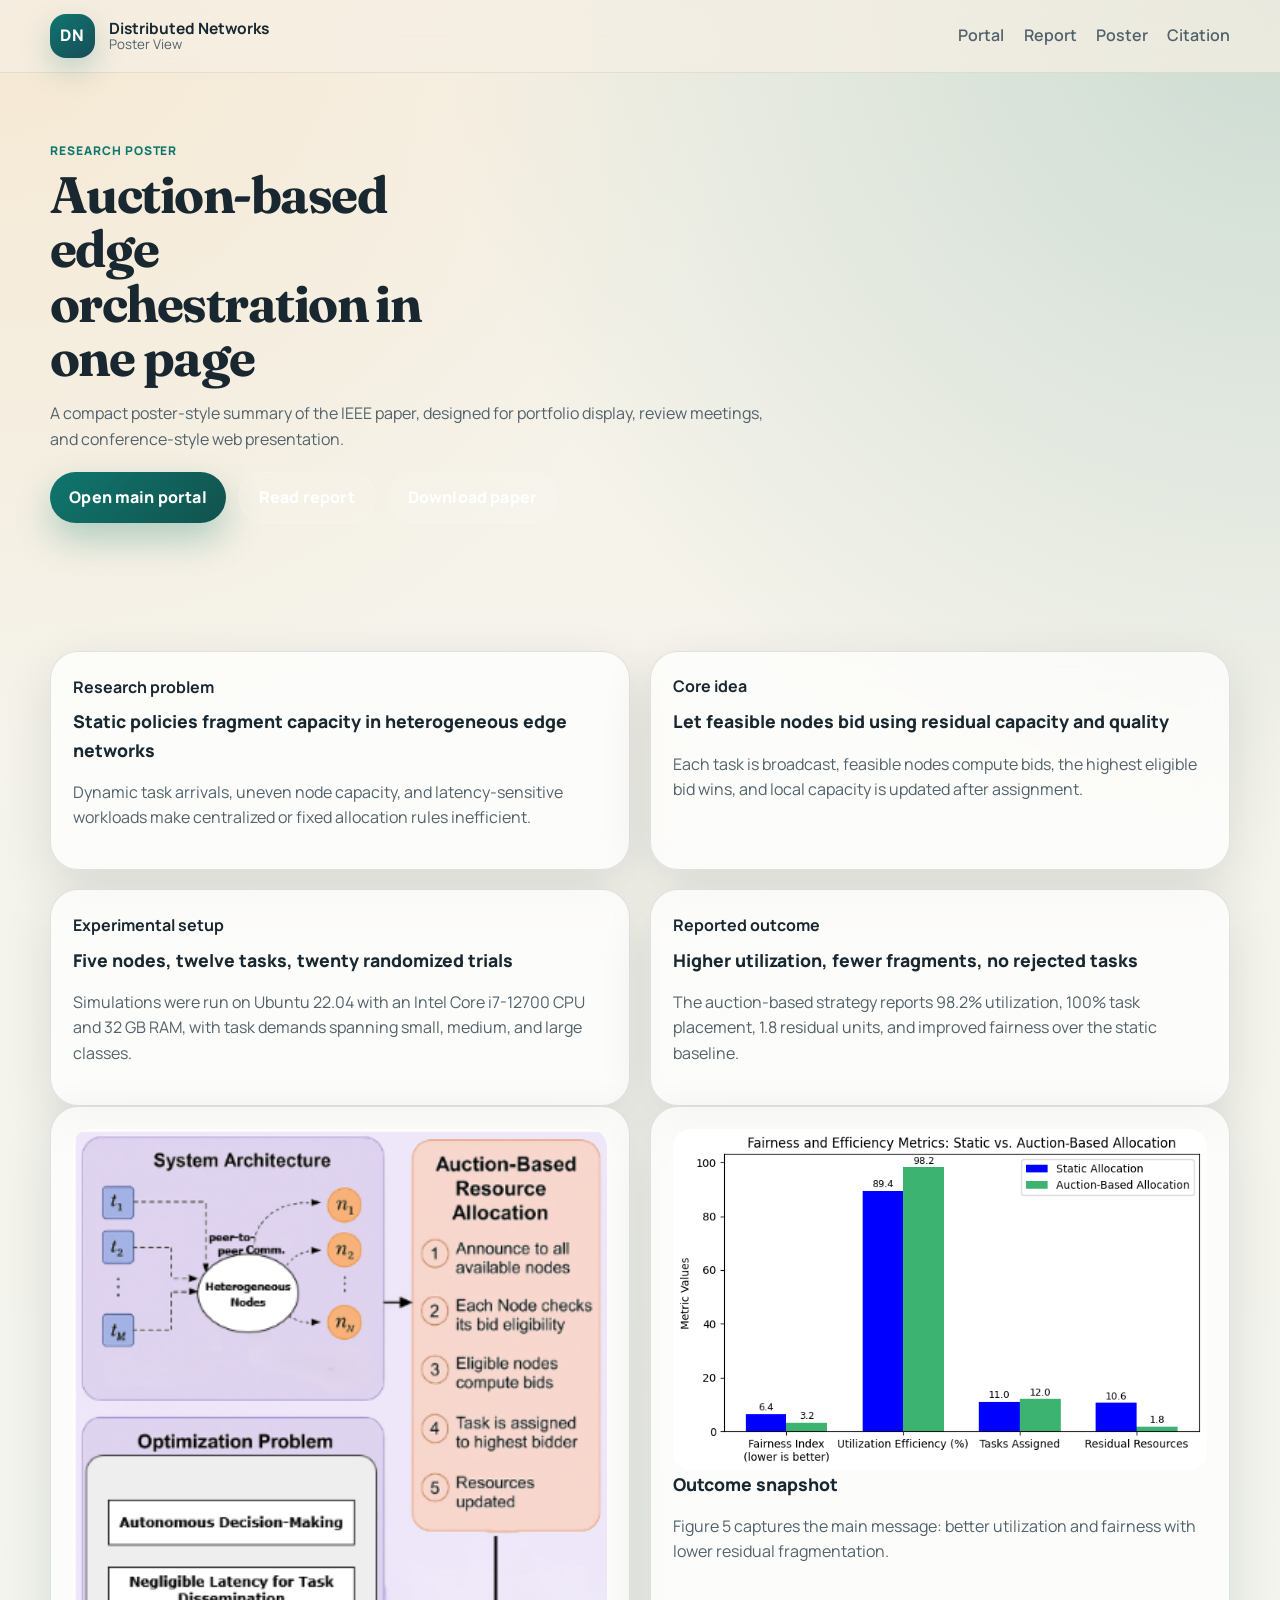
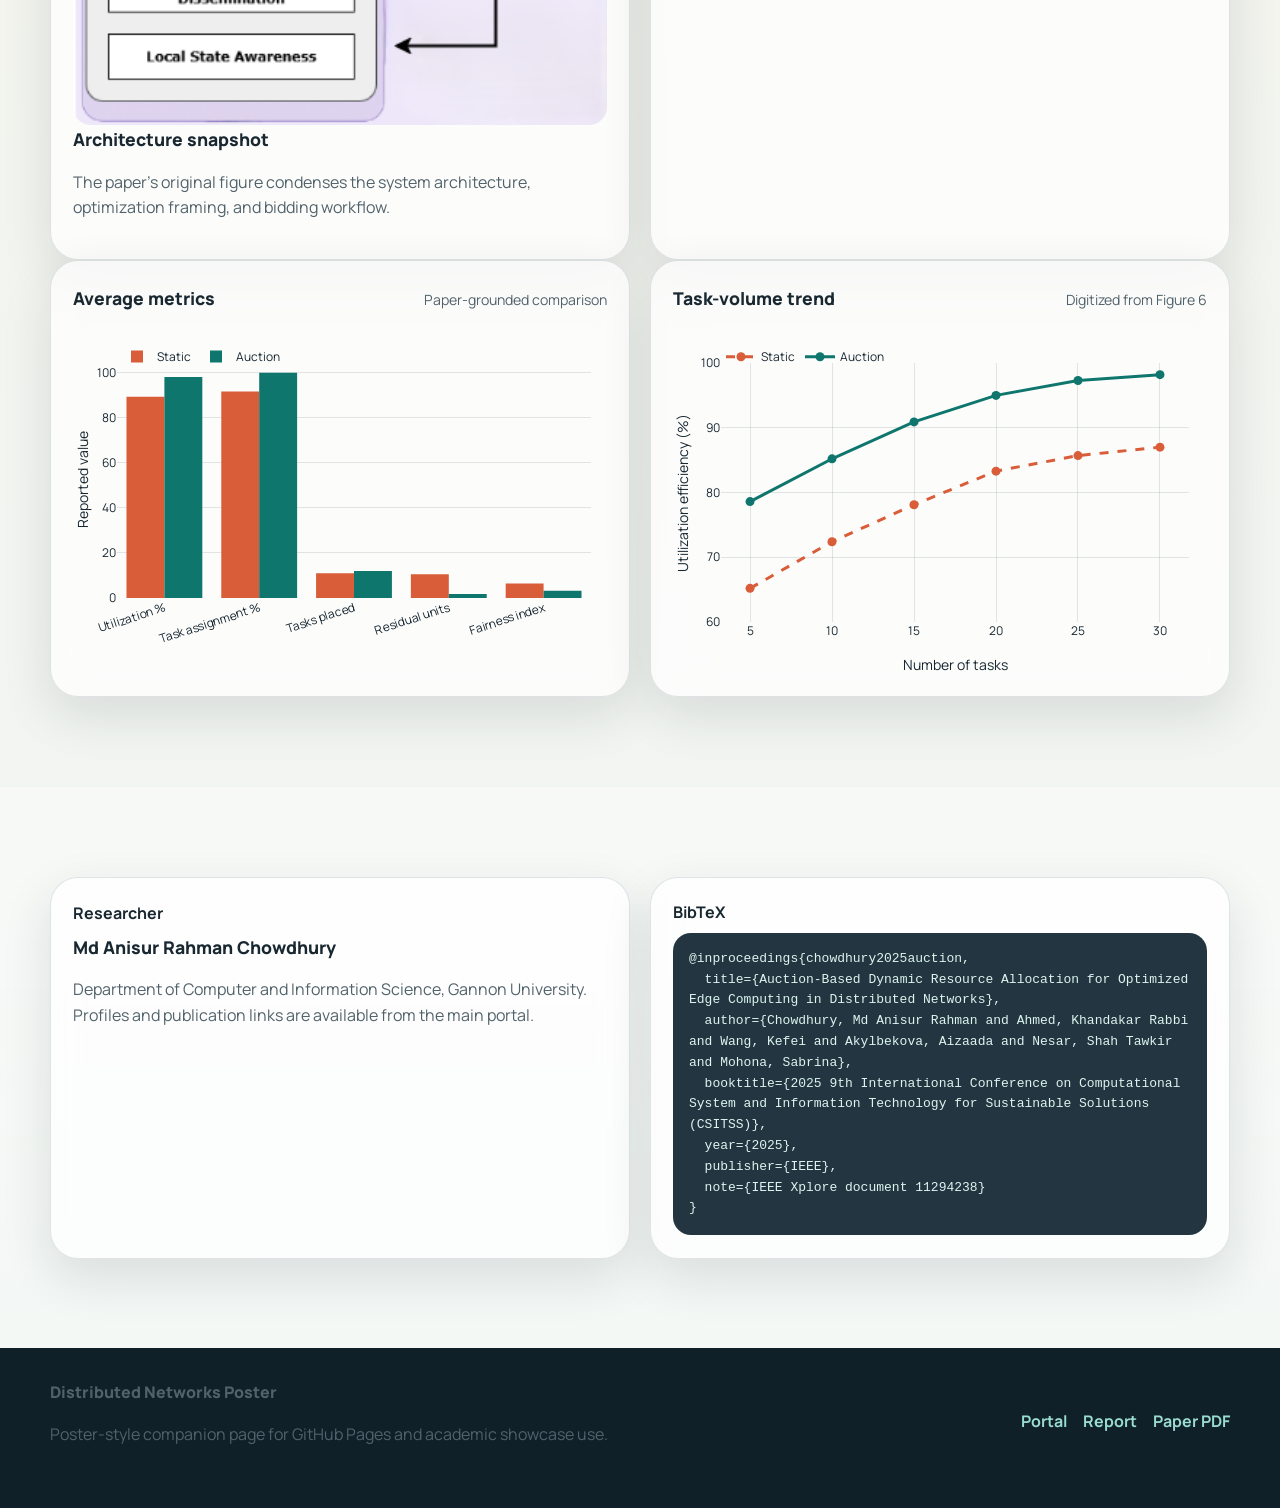
==== docs/poster.html @ e7e02847 "Rebuild research portal and documentation" ====
<!DOCTYPE html>
<html lang="en">
<head>
  <meta charset="UTF-8">
  <meta name="viewport" content="width=device-width, initial-scale=1.0">
  <title>Distributed Networks | Poster View</title>
  <meta name="description" content="Poster-style overview for the auction-based edge computing paper.">
  <link rel="preconnect" href="https://fonts.googleapis.com">
  <link rel="preconnect" href="https://fonts.gstatic.com" crossorigin>
  <link href="https://fonts.googleapis.com/css2?family=Fraunces:opsz,wght@9..144,600;9..144,700&family=Manrope:wght@400;500;600;700;800&display=swap" rel="stylesheet">
  <link rel="stylesheet" href="styles.css">
  <script src="https://cdn.plot.ly/plotly-2.35.2.min.js" defer></script>
  <script src="script.js" defer></script>
</head>
<body class="poster-page">
  <div class="scroll-progress" id="scrollProgress"></div>

  <nav class="site-nav" id="siteNav">
    <div class="nav-shell">
      <a class="brand" href="index.html">
        <span class="brand-mark">DN</span>
        <span class="brand-copy">
          <strong>Distributed Networks</strong>
          <small>Poster View</small>
        </span>
      </a>
      <button class="nav-toggle" type="button" aria-label="Toggle navigation" onclick="toggleNav()">
        <span></span>
        <span></span>
        <span></span>
      </button>
      <ul class="nav-links" id="navLinks">
        <li><a href="index.html">Portal</a></li>
        <li><a href="report.html">Report</a></li>
        <li><a href="#poster">Poster</a></li>
        <li><a href="#citation">Citation</a></li>
      </ul>
    </div>
  </nav>

  <main id="poster">
    <section class="poster-hero">
      <div class="container">
        <p class="section-kicker" data-reveal>Research Poster</p>
        <h1 class="poster-title" data-reveal>Auction-based edge orchestration in one page</h1>
        <p class="poster-subtitle" data-reveal>
          A compact poster-style summary of the IEEE paper, designed for portfolio display, review meetings, and conference-style web presentation.
        </p>

        <div class="page-links" data-reveal>
          <a class="btn btn-primary" href="index.html">Open main portal</a>
          <a class="btn btn-secondary" href="report.html">Read report</a>
          <a class="btn btn-secondary" href="assets/papers/distributed-networks-ieee-paper.pdf">Download paper</a>
        </div>
      </div>
    </section>

    <section class="section">
      <div class="container">
        <div class="poster-grid">
          <article class="poster-panel" data-reveal>
            <strong>Research problem</strong>
            <h3>Static policies fragment capacity in heterogeneous edge networks</h3>
            <p>
              Dynamic task arrivals, uneven node capacity, and latency-sensitive workloads make centralized or fixed allocation rules inefficient.
            </p>
          </article>

          <article class="poster-panel" data-reveal>
            <strong>Core idea</strong>
            <h3>Let feasible nodes bid using residual capacity and quality</h3>
            <p>
              Each task is broadcast, feasible nodes compute bids, the highest eligible bid wins, and local capacity is updated after assignment.
            </p>
          </article>

          <article class="poster-panel" data-reveal>
            <strong>Experimental setup</strong>
            <h3>Five nodes, twelve tasks, twenty randomized trials</h3>
            <p>
              Simulations were run on Ubuntu 22.04 with an Intel Core i7-12700 CPU and 32 GB RAM, with task demands spanning small, medium, and large classes.
            </p>
          </article>

          <article class="poster-panel" data-reveal>
            <strong>Reported outcome</strong>
            <h3>Higher utilization, fewer fragments, no rejected tasks</h3>
            <p>
              The auction-based strategy reports 98.2% utilization, 100% task placement, 1.8 residual units, and improved fairness over the static baseline.
            </p>
          </article>
        </div>

        <div class="poster-grid">
          <article class="poster-panel" data-reveal>
            <img src="assets/images/framework-architecture-paper.png" alt="Paper architecture figure">
            <h3>Architecture snapshot</h3>
            <p>The paper’s original figure condenses the system architecture, optimization framing, and bidding workflow.</p>
          </article>

          <article class="poster-panel" data-reveal>
            <img src="assets/images/fairness-efficiency-paper.png" alt="Fairness and efficiency metrics figure">
            <h3>Outcome snapshot</h3>
            <p>Figure 5 captures the main message: better utilization and fairness with lower residual fragmentation.</p>
          </article>
        </div>

        <div class="poster-grid">
          <article class="poster-panel" data-reveal>
            <div class="plot-heading">
              <h3>Average metrics</h3>
              <span>Paper-grounded comparison</span>
            </div>
            <div id="performanceBarPlot" class="plot-surface"></div>
          </article>

          <article class="poster-panel" data-reveal>
            <div class="plot-heading">
              <h3>Task-volume trend</h3>
              <span>Digitized from Figure 6</span>
            </div>
            <div id="efficiencyTrendPlot" class="plot-surface"></div>
          </article>
        </div>
      </div>
    </section>

    <section class="section section-alt" id="citation">
      <div class="container">
        <div class="poster-grid">
          <article class="poster-panel" data-reveal>
            <strong>Researcher</strong>
            <h3>Md Anisur Rahman Chowdhury</h3>
            <p>
              Department of Computer and Information Science, Gannon University. Profiles and publication links are available from the main portal.
            </p>
          </article>

          <article class="poster-panel" data-reveal>
            <strong>BibTeX</strong>
            <pre class="citation-block" id="citationBlock">Loading citation.</pre>
          </article>
        </div>
      </div>
    </section>
  </main>

  <footer class="site-footer">
    <div class="container footer-grid">
      <div>
        <p class="footer-title">Distributed Networks Poster</p>
        <p>Poster-style companion page for GitHub Pages and academic showcase use.</p>
      </div>
      <div class="footer-links">
        <a href="index.html">Portal</a>
        <a href="report.html">Report</a>
        <a href="assets/papers/distributed-networks-ieee-paper.pdf">Paper PDF</a>
      </div>
    </div>
  </footer>
</body>
</html>
---- docs/styles.css ----
:root {
  --bg: #f5efe4;
  --bg-soft: #fbf8f1;
  --bg-dark: #102430;
  --surface: rgba(255, 255, 255, 0.72);
  --surface-strong: rgba(255, 255, 255, 0.92);
  --surface-dark: rgba(10, 25, 35, 0.78);
  --stroke: rgba(16, 36, 48, 0.12);
  --stroke-strong: rgba(16, 36, 48, 0.22);
  --text: #182730;
  --text-soft: #52626b;
  --text-invert: #eef7fb;
  --accent: #0f766e;
  --accent-2: #d97706;
  --accent-3: #d95d39;
  --shadow: 0 18px 50px rgba(24, 39, 48, 0.12);
  --radius-lg: 28px;
  --radius-md: 20px;
  --radius-sm: 14px;
  --container: 1180px;
}

* {
  box-sizing: border-box;
}

html {
  scroll-behavior: smooth;
}

body {
  margin: 0;
  font-family: "Manrope", sans-serif;
  color: var(--text);
  background:
    radial-gradient(circle at top left, rgba(15, 118, 110, 0.12), transparent 28%),
    radial-gradient(circle at top right, rgba(217, 119, 6, 0.12), transparent 25%),
    linear-gradient(180deg, #f5efe4 0%, #f7f4ee 48%, #f2f7f6 100%);
  line-height: 1.6;
}

img {
  display: block;
  max-width: 100%;
}

a {
  color: inherit;
  text-decoration: none;
}

button,
select {
  font: inherit;
}

pre {
  margin: 0;
}

.container {
  width: min(var(--container), calc(100vw - 2rem));
  margin: 0 auto;
}

.scroll-progress {
  position: fixed;
  inset: 0 auto auto 0;
  width: 0;
  height: 4px;
  background: linear-gradient(90deg, var(--accent), var(--accent-2));
  z-index: 1000;
}

.site-nav {
  position: sticky;
  top: 0;
  z-index: 999;
  backdrop-filter: blur(18px);
  background: rgba(245, 239, 228, 0.72);
  border-bottom: 1px solid rgba(16, 36, 48, 0.08);
}

.nav-shell {
  width: min(var(--container), calc(100vw - 2rem));
  margin: 0 auto;
  padding: 0.85rem 0;
  display: flex;
  align-items: center;
  justify-content: space-between;
  gap: 1rem;
}

.brand {
  display: inline-flex;
  align-items: center;
  gap: 0.9rem;
}

.brand-mark {
  width: 2.8rem;
  height: 2.8rem;
  border-radius: 16px;
  display: grid;
  place-items: center;
  background: linear-gradient(145deg, var(--accent), #184d58);
  color: white;
  font-weight: 800;
  letter-spacing: 0.08em;
  box-shadow: 0 12px 30px rgba(15, 118, 110, 0.24);
}

.brand-copy {
  display: flex;
  flex-direction: column;
  line-height: 1.1;
}

.brand-copy strong {
  font-size: 0.97rem;
}

.brand-copy small {
  color: var(--text-soft);
}

.nav-links {
  list-style: none;
  display: flex;
  align-items: center;
  gap: 1.2rem;
  margin: 0;
  padding: 0;
}

.nav-links a {
  font-weight: 600;
  color: var(--text-soft);
  transition: color 180ms ease;
}

.nav-links a:hover,
.nav-links a:focus-visible {
  color: var(--accent);
}

.nav-toggle {
  display: none;
  width: 3rem;
  height: 3rem;
  border: 1px solid var(--stroke);
  border-radius: 16px;
  background: rgba(255, 255, 255, 0.86);
  align-items: center;
  justify-content: center;
  flex-direction: column;
  gap: 0.25rem;
  cursor: pointer;
}

.nav-toggle span {
  width: 1.15rem;
  height: 2px;
  background: var(--text);
}

.hero {
  position: relative;
  overflow: hidden;
  padding: 5.8rem 0 4rem;
}

.hero-backdrop {
  position: absolute;
  inset: 0;
  background:
    linear-gradient(130deg, rgba(16, 36, 48, 0.92) 0%, rgba(13, 48, 57, 0.88) 48%, rgba(29, 74, 64, 0.82) 100%);
  clip-path: ellipse(140% 85% at 50% 0%);
}

.hero::before,
.section-dark::before {
  content: "";
  position: absolute;
  inset: 0;
  background-image:
    linear-gradient(rgba(255, 255, 255, 0.045) 1px, transparent 1px),
    linear-gradient(90deg, rgba(255, 255, 255, 0.045) 1px, transparent 1px);
  background-size: 34px 34px;
  mask-image: linear-gradient(180deg, rgba(0, 0, 0, 0.75), transparent);
  pointer-events: none;
}

.hero-grid {
  position: relative;
  display: grid;
  grid-template-columns: minmax(0, 1.45fr) minmax(320px, 0.8fr);
  gap: 2rem;
  align-items: start;
  z-index: 1;
}

.hero-copy,
.hero-panel {
  position: relative;
  color: var(--text-invert);
}

.eyebrow-row {
  display: flex;
  flex-wrap: wrap;
  gap: 0.65rem;
  margin-bottom: 1.2rem;
}

.eyebrow {
  display: inline-flex;
  align-items: center;
  gap: 0.4rem;
  padding: 0.45rem 0.8rem;
  border-radius: 999px;
  font-size: 0.78rem;
  font-weight: 700;
  letter-spacing: 0.04em;
  text-transform: uppercase;
  background: rgba(255, 255, 255, 0.08);
  color: rgba(255, 255, 255, 0.88);
}

.eyebrow.accent {
  background: rgba(243, 181, 98, 0.18);
  color: #ffe4b8;
}

.researcher-ribbon {
  max-width: 36rem;
  padding: 1rem 1.1rem;
  border-radius: var(--radius-md);
  background: rgba(255, 255, 255, 0.08);
  border: 1px solid rgba(255, 255, 255, 0.12);
  margin-bottom: 1.6rem;
}

.researcher-tag,
.section-kicker {
  display: inline-block;
  font-weight: 800;
  text-transform: uppercase;
  letter-spacing: 0.08em;
  font-size: 0.75rem;
}

.researcher-ribbon strong {
  display: block;
  margin-top: 0.35rem;
  font-size: 1.05rem;
}

.researcher-ribbon p {
  margin: 0.45rem 0 0;
  color: rgba(238, 247, 251, 0.82);
}

.hero h1,
.section-heading h2,
.page-hero h1,
.poster-title {
  margin: 0;
  font-family: "Fraunces", serif;
  line-height: 1.06;
  letter-spacing: -0.03em;
}

.hero h1 {
  max-width: 12.8ch;
  font-size: clamp(2.6rem, 6vw, 5rem);
}

.hero-summary {
  max-width: 43rem;
  margin: 1.3rem 0 0;
  font-size: 1.04rem;
  color: rgba(238, 247, 251, 0.84);
}

.hero-actions,
.profile-pills {
  display: flex;
  flex-wrap: wrap;
  gap: 0.8rem;
}

.hero-actions {
  margin-top: 1.7rem;
}

.profile-pills {
  margin-top: 1.25rem;
}

.profile-pills a {
  padding: 0.6rem 0.9rem;
  border-radius: 999px;
  border: 1px solid rgba(255, 255, 255, 0.14);
  background: rgba(255, 255, 255, 0.08);
  color: rgba(255, 255, 255, 0.92);
  font-weight: 700;
}

.btn {
  display: inline-flex;
  align-items: center;
  justify-content: center;
  gap: 0.5rem;
  min-height: 3rem;
  padding: 0.75rem 1.2rem;
  border-radius: 999px;
  font-weight: 800;
  letter-spacing: 0.01em;
  transition: transform 180ms ease, box-shadow 180ms ease, background 180ms ease;
}

.btn:hover,
.btn:focus-visible {
  transform: translateY(-1px);
}

.btn-primary {
  color: white;
  background: linear-gradient(135deg, var(--accent), #12524d);
  box-shadow: 0 16px 36px rgba(15, 118, 110, 0.3);
}

.btn-secondary {
  color: white;
  background: rgba(255, 255, 255, 0.1);
  border: 1px solid rgba(255, 255, 255, 0.16);
}

.btn-dark {
  color: white;
  background: var(--bg-dark);
}

.hero-panel {
  display: grid;
  gap: 1rem;
}

.paper-preview-card,
.metric-stack,
.card,
.callout-card,
.visual-card,
.plot-card,
.mini-card,
.figure-card,
.notice-panel,
.metric-banner,
.faq-item,
.report-figure,
.poster-panel,
.page-hero-panel {
  backdrop-filter: blur(14px);
  box-shadow: var(--shadow);
}

.paper-preview-card,
.card,
.callout-card,
.visual-card,
.plot-card,
.mini-card,
.notice-panel,
.metric-banner,
.faq-item,
.report-figure,
.poster-panel,
.page-hero-panel {
  border: 1px solid var(--stroke);
  border-radius: var(--radius-lg);
  background: var(--surface);
}

.paper-preview-card {
  padding: 1rem;
}

.paper-preview-card img {
  width: 100%;
  border-radius: calc(var(--radius-lg) - 10px);
}

.metric-stack {
  display: grid;
  grid-template-columns: repeat(2, minmax(0, 1fr));
  gap: 0.85rem;
}

.metric-tile {
  padding: 1rem;
  border-radius: var(--radius-md);
  background: rgba(255, 255, 255, 0.08);
  border: 1px solid rgba(255, 255, 255, 0.12);
}

.metric-tile span,
.metric-banner span {
  display: block;
  font-size: 0.84rem;
  font-weight: 700;
  text-transform: uppercase;
  letter-spacing: 0.06em;
  color: rgba(238, 247, 251, 0.72);
}

.metric-tile strong {
  display: block;
  margin-top: 0.3rem;
  font-size: 1.65rem;
}

.metric-tile small {
  color: rgba(238, 247, 251, 0.78);
}

.section {
  position: relative;
  padding: 5.6rem 0;
}

.section-alt {
  background: linear-gradient(180deg, rgba(255, 255, 255, 0.45), rgba(255, 255, 255, 0.22));
}

.section-dark {
  position: relative;
  overflow: hidden;
  background:
    linear-gradient(180deg, #102430 0%, #123543 50%, #0f2c37 100%);
}

.section-heading {
  max-width: 48rem;
  margin-bottom: 2rem;
}

.section-kicker {
  color: var(--accent);
  margin: 0 0 0.5rem;
}

.section-heading h2,
.page-hero h1,
.poster-title {
  font-size: clamp(2rem, 4vw, 3.5rem);
}

.section-heading p,
.card p,
.callout-card p,
.plot-note,
.notice-panel p,
.page-hero p,
.poster-panel p,
.figure-card p,
.video-layout p,
.site-footer p {
  color: var(--text-soft);
}

.section-heading.invert,
.section-dark .section-kicker,
.section-dark h2,
.section-dark .section-heading p {
  color: var(--text-invert);
}

.section-dark .section-kicker {
  color: #9adccf;
}

.card-grid,
.analytics-grid,
.figure-gallery,
.faq-grid,
.metric-stack,
.chart-row,
.experiment-grid,
.report-grid,
.poster-grid {
  display: grid;
  gap: 1.2rem;
}

.three-up {
  grid-template-columns: repeat(3, minmax(0, 1fr));
}

.four-up {
  grid-template-columns: repeat(4, minmax(0, 1fr));
}

.card,
.callout-card,
.visual-card,
.plot-card,
.mini-card,
.notice-panel,
.metric-banner,
.figure-card,
.report-figure,
.poster-panel,
.page-hero-panel {
  padding: 1.4rem;
}

.card h3,
.callout-card h3,
.visual-header h3,
.plot-heading h3,
.figure-card h3,
.poster-panel h3,
.page-hero-panel h3 {
  margin: 0 0 0.65rem;
  font-size: 1.1rem;
}

.card h3,
.callout-card h3,
.visual-header h3,
.plot-heading h3,
.figure-card h3,
.poster-panel h3,
.page-hero-panel h3,
.metric-banner strong,
.footer-title {
  font-weight: 800;
}

.accent-card {
  background:
    linear-gradient(160deg, rgba(15, 118, 110, 0.09), rgba(217, 119, 6, 0.08)),
    var(--surface);
}

.split-panel,
.framework-layout,
.video-layout,
.page-hero-grid {
  display: grid;
  gap: 1.2rem;
  align-items: start;
}

.split-panel {
  grid-template-columns: minmax(0, 1.2fr) minmax(300px, 0.8fr);
  margin-top: 1.6rem;
}

.framework-layout {
  grid-template-columns: minmax(0, 1.05fr) minmax(320px, 0.95fr);
}

.visual-header,
.plot-heading {
  display: flex;
  align-items: baseline;
  justify-content: space-between;
  gap: 0.9rem;
  margin-bottom: 0.75rem;
}

.visual-header span,
.plot-heading span {
  color: var(--text-soft);
  font-size: 0.88rem;
}

.equation-strip {
  display: flex;
  flex-wrap: wrap;
  gap: 0.65rem;
  margin-bottom: 1rem;
}

.equation-chip,
.pill-btn {
  padding: 0.6rem 0.85rem;
  border-radius: 999px;
  font-size: 0.85rem;
  font-weight: 800;
}

.equation-chip {
  background: rgba(15, 118, 110, 0.08);
  color: var(--accent);
}

.step-list,
.list-tight,
.link-stack {
  margin: 0;
  padding-left: 1.1rem;
}

.step-list li,
.list-tight li {
  margin: 0.4rem 0;
}

.mini-card {
  text-align: left;
}

.mini-card strong {
  display: block;
  margin-bottom: 0.35rem;
}

.experiment-grid {
  grid-template-columns: minmax(280px, 0.9fr) minmax(0, 1.1fr);
}

.stats-table {
  width: 100%;
  border-collapse: collapse;
}

.stats-table th,
.stats-table td {
  padding: 0.85rem 0.95rem;
  border-bottom: 1px solid rgba(16, 36, 48, 0.08);
  vertical-align: top;
}

.stats-table th {
  text-align: left;
  color: var(--text);
  font-size: 0.92rem;
}

.stats-table td {
  color: var(--text-soft);
}

.stats-table.compact th,
.stats-table.compact td {
  padding: 0.75rem 0.7rem;
  font-size: 0.94rem;
}

.table-wrap {
  overflow-x: auto;
}

.notice-panel ul {
  margin: 0;
}

.analytics-grid {
  grid-template-columns: repeat(2, minmax(0, 1fr));
}

.plot-card {
  background: rgba(255, 255, 255, 0.94);
}

.plot-card.light {
  background: rgba(255, 255, 255, 0.94);
}

.plot-surface {
  min-height: 340px;
  border-radius: calc(var(--radius-lg) - 8px);
  overflow: hidden;
}

.plot-toolbar {
  display: flex;
  flex-wrap: wrap;
  gap: 0.6rem;
  margin-bottom: 0.65rem;
}

.pill-btn {
  border: 1px solid rgba(16, 36, 48, 0.14);
  background: rgba(16, 36, 48, 0.05);
  color: var(--text);
  cursor: pointer;
}

.pill-btn.active {
  background: var(--accent);
  color: white;
  border-color: transparent;
}

.metrics-bar {
  display: grid;
  grid-template-columns: repeat(4, minmax(0, 1fr));
  gap: 0.85rem;
  margin-bottom: 1.2rem;
}

.metric-banner {
  background:
    linear-gradient(155deg, rgba(15, 118, 110, 0.08), rgba(217, 119, 6, 0.08)),
    rgba(255, 255, 255, 0.9);
}

.metric-banner span {
  color: var(--text-soft);
}

.metric-banner strong {
  display: block;
  margin-top: 0.35rem;
  font-size: 1.9rem;
}

.chart-row {
  grid-template-columns: repeat(2, minmax(0, 1fr));
}

.figure-gallery {
  grid-template-columns: repeat(2, minmax(0, 1fr));
  margin-top: 1.2rem;
}

.figure-card {
  display: grid;
  gap: 1rem;
}

.figure-card img,
.report-figure img,
.poster-panel img {
  width: 100%;
  border-radius: calc(var(--radius-lg) - 10px);
}

.field-label {
  display: block;
  margin-bottom: 0.5rem;
  font-weight: 700;
}

.select-control {
  width: 100%;
  min-height: 3rem;
  padding: 0.8rem 1rem;
  border-radius: 16px;
  border: 1px solid var(--stroke-strong);
  background: rgba(255, 255, 255, 0.9);
}

.task-explorer {
  margin-top: 1rem;
  padding: 1rem;
  border-radius: 18px;
  background: rgba(16, 36, 48, 0.05);
}

.task-explorer-grid {
  display: grid;
  grid-template-columns: repeat(2, minmax(0, 1fr));
  gap: 0.85rem;
}

.task-fact {
  padding: 0.9rem;
  border-radius: 18px;
  background: rgba(255, 255, 255, 0.75);
}

.task-fact span {
  display: block;
  color: var(--text-soft);
  font-size: 0.82rem;
  text-transform: uppercase;
  letter-spacing: 0.06em;
}

.task-fact strong {
  display: block;
  margin-top: 0.25rem;
  font-size: 1.12rem;
}

.video-layout {
  grid-template-columns: minmax(0, 1.25fr) minmax(320px, 0.75fr);
}

.video-frame {
  position: relative;
  overflow: hidden;
  border-radius: var(--radius-lg);
  box-shadow: var(--shadow);
  background: rgba(16, 36, 48, 0.18);
  min-height: 22rem;
}

.video-frame iframe {
  position: absolute;
  inset: 0;
  width: 100%;
  height: 100%;
  border: 0;
}

.link-stack {
  padding-left: 0;
  list-style: none;
}

.link-stack a {
  display: block;
  padding: 0.55rem 0;
  color: var(--accent);
  font-weight: 700;
}

.citation-block {
  padding: 1rem;
  min-height: 10rem;
  border-radius: 18px;
  background: rgba(16, 36, 48, 0.92);
  color: #dcf5ef;
  overflow-x: auto;
  white-space: pre-wrap;
}

.faq-grid {
  display: grid;
  gap: 0.85rem;
  margin-top: 1.2rem;
}

.faq-item summary {
  cursor: pointer;
  font-weight: 800;
}

.faq-item p {
  margin-bottom: 0;
}

.site-footer {
  padding: 2rem 0 2.8rem;
  background: #0f2029;
  color: rgba(238, 247, 251, 0.84);
}

.footer-grid {
  display: flex;
  align-items: center;
  justify-content: space-between;
  gap: 1rem;
}

.footer-title {
  margin: 0 0 0.3rem;
}

.footer-links {
  display: flex;
  flex-wrap: wrap;
  gap: 1rem;
}

.footer-links a {
  color: #9adccf;
  font-weight: 700;
}

.page-shell {
  min-height: 100vh;
}

.page-hero {
  position: relative;
  padding: 4.6rem 0 2.4rem;
  overflow: hidden;
}

.page-hero::before {
  content: "";
  position: absolute;
  inset: 0;
  background: linear-gradient(145deg, rgba(16, 36, 48, 0.92), rgba(18, 63, 71, 0.84));
  clip-path: ellipse(150% 88% at 50% 0%);
}

.page-hero-grid {
  position: relative;
  z-index: 1;
  grid-template-columns: minmax(0, 1.25fr) minmax(320px, 0.75fr);
}

.page-hero,
.page-hero h1,
.page-hero p,
.page-hero a,
.page-hero li {
  color: var(--text-invert);
}

.page-hero-panel {
  background: rgba(255, 255, 255, 0.08);
  border-color: rgba(255, 255, 255, 0.12);
}

.page-hero .section-kicker,
.page-hero .page-hero-panel h3 {
  color: #9adccf;
}

.page-links {
  display: flex;
  flex-wrap: wrap;
  gap: 0.8rem;
  margin-top: 1.2rem;
}

.report-grid {
  grid-template-columns: repeat(2, minmax(0, 1fr));
}

.report-figure {
  display: grid;
  gap: 0.9rem;
}

.poster-page {
  background:
    radial-gradient(circle at top left, rgba(243, 181, 98, 0.16), transparent 22%),
    radial-gradient(circle at top right, rgba(15, 118, 110, 0.18), transparent 25%),
    linear-gradient(180deg, #f6f2e8, #f0f6f4);
}

.poster-hero {
  padding: 4rem 0 2.4rem;
}

.poster-title {
  max-width: 12ch;
}

.poster-subtitle {
  max-width: 45rem;
  color: var(--text-soft);
}

.poster-grid {
  grid-template-columns: repeat(2, minmax(0, 1fr));
}

.poster-panel strong {
  display: inline-block;
  margin-bottom: 0.45rem;
}

[data-reveal] {
  opacity: 0;
  transform: translateY(18px);
  transition: opacity 500ms ease, transform 500ms ease;
}

[data-reveal].is-visible {
  opacity: 1;
  transform: translateY(0);
}

@media (max-width: 1080px) {
  .hero-grid,
  .framework-layout,
  .video-layout,
  .page-hero-grid,
  .split-panel,
  .experiment-grid,
  .chart-row {
    grid-template-columns: 1fr;
  }

  .three-up,
  .four-up,
  .analytics-grid,
  .report-grid,
  .poster-grid,
  .figure-gallery,
  .metrics-bar {
    grid-template-columns: repeat(2, minmax(0, 1fr));
  }
}

@media (max-width: 760px) {
  .nav-toggle {
    display: inline-flex;
  }

  .nav-links {
    position: absolute;
    top: calc(100% + 0.35rem);
    right: 1rem;
    left: 1rem;
    flex-direction: column;
    align-items: flex-start;
    padding: 1rem;
    border-radius: 22px;
    background: rgba(255, 255, 255, 0.94);
    border: 1px solid var(--stroke);
    box-shadow: var(--shadow);
    display: none;
  }

  .nav-links.open {
    display: flex;
  }

  .hero {
    padding-top: 4.5rem;
  }

  .hero h1 {
    max-width: none;
  }

  .metric-stack,
  .three-up,
  .four-up,
  .analytics-grid,
  .report-grid,
  .poster-grid,
  .figure-gallery,
  .metrics-bar,
  .task-explorer-grid {
    grid-template-columns: 1fr;
  }

  .footer-grid {
    flex-direction: column;
    align-items: flex-start;
  }
}
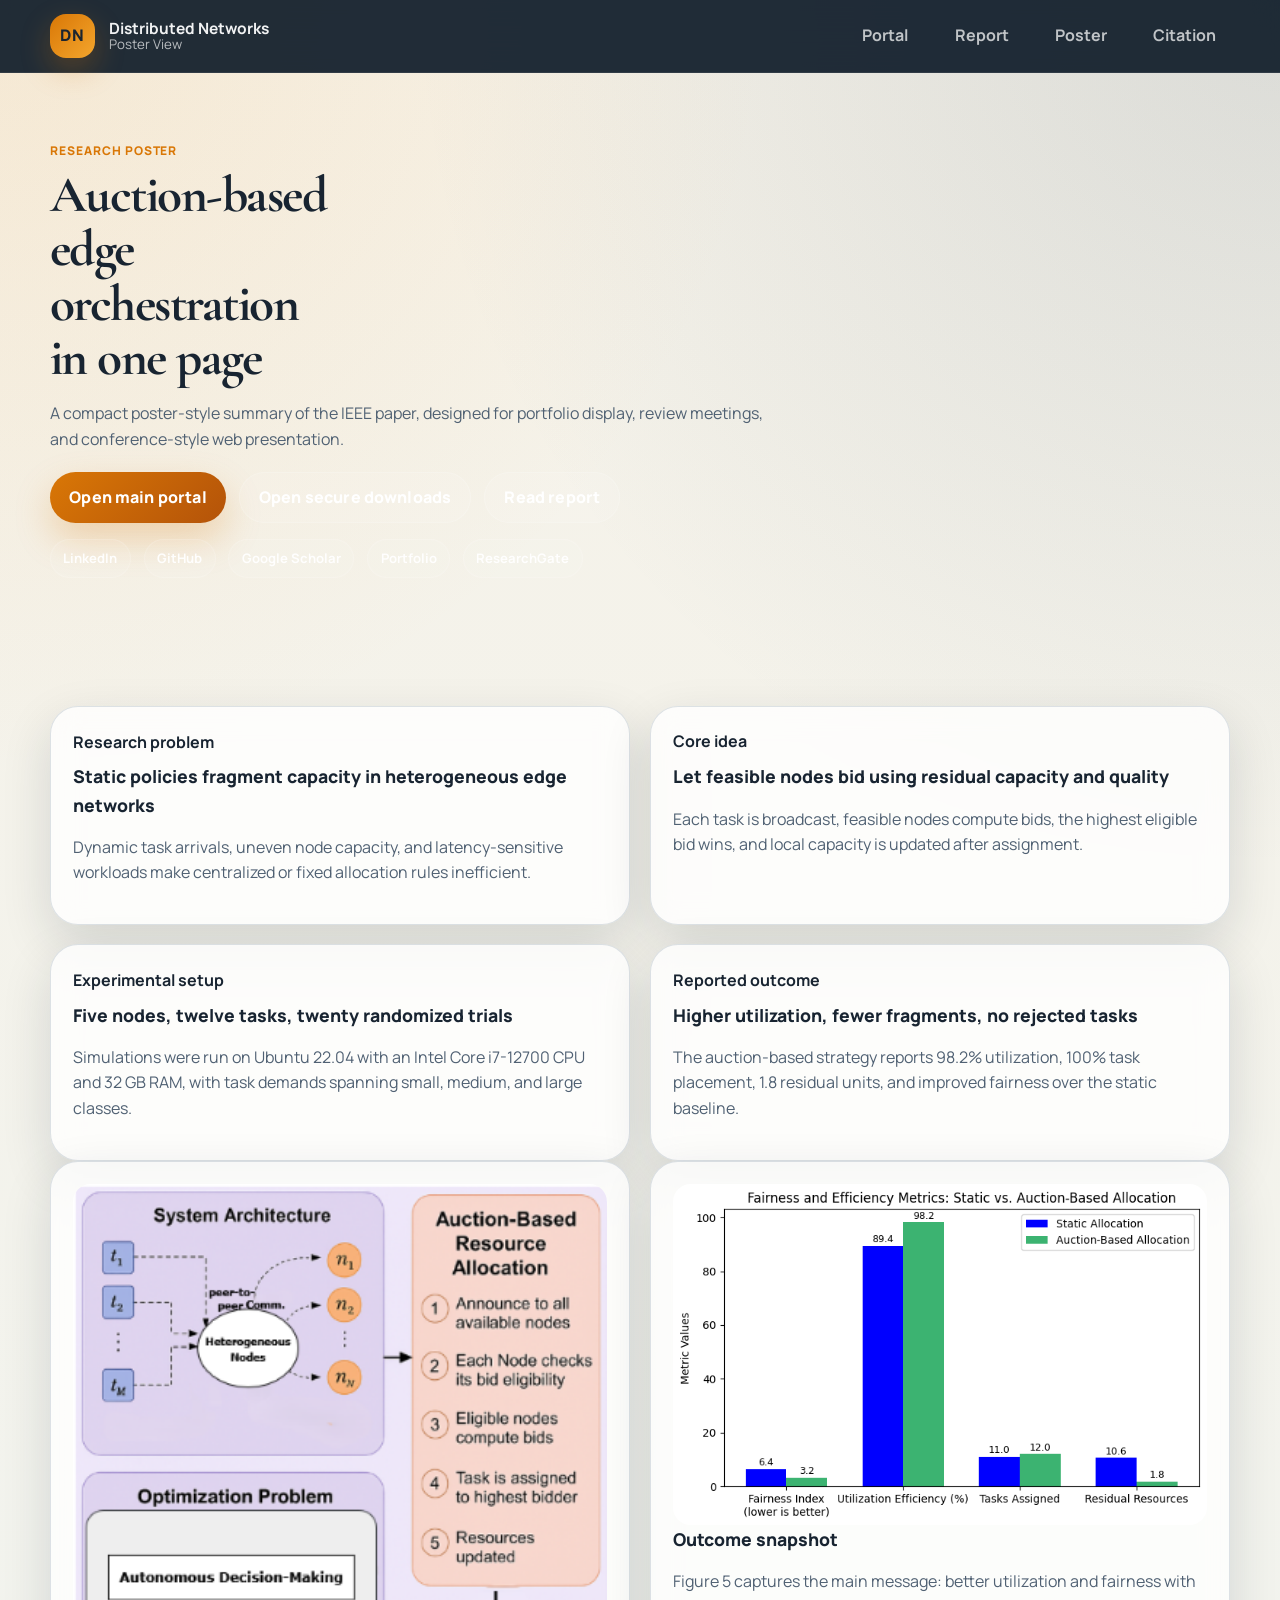
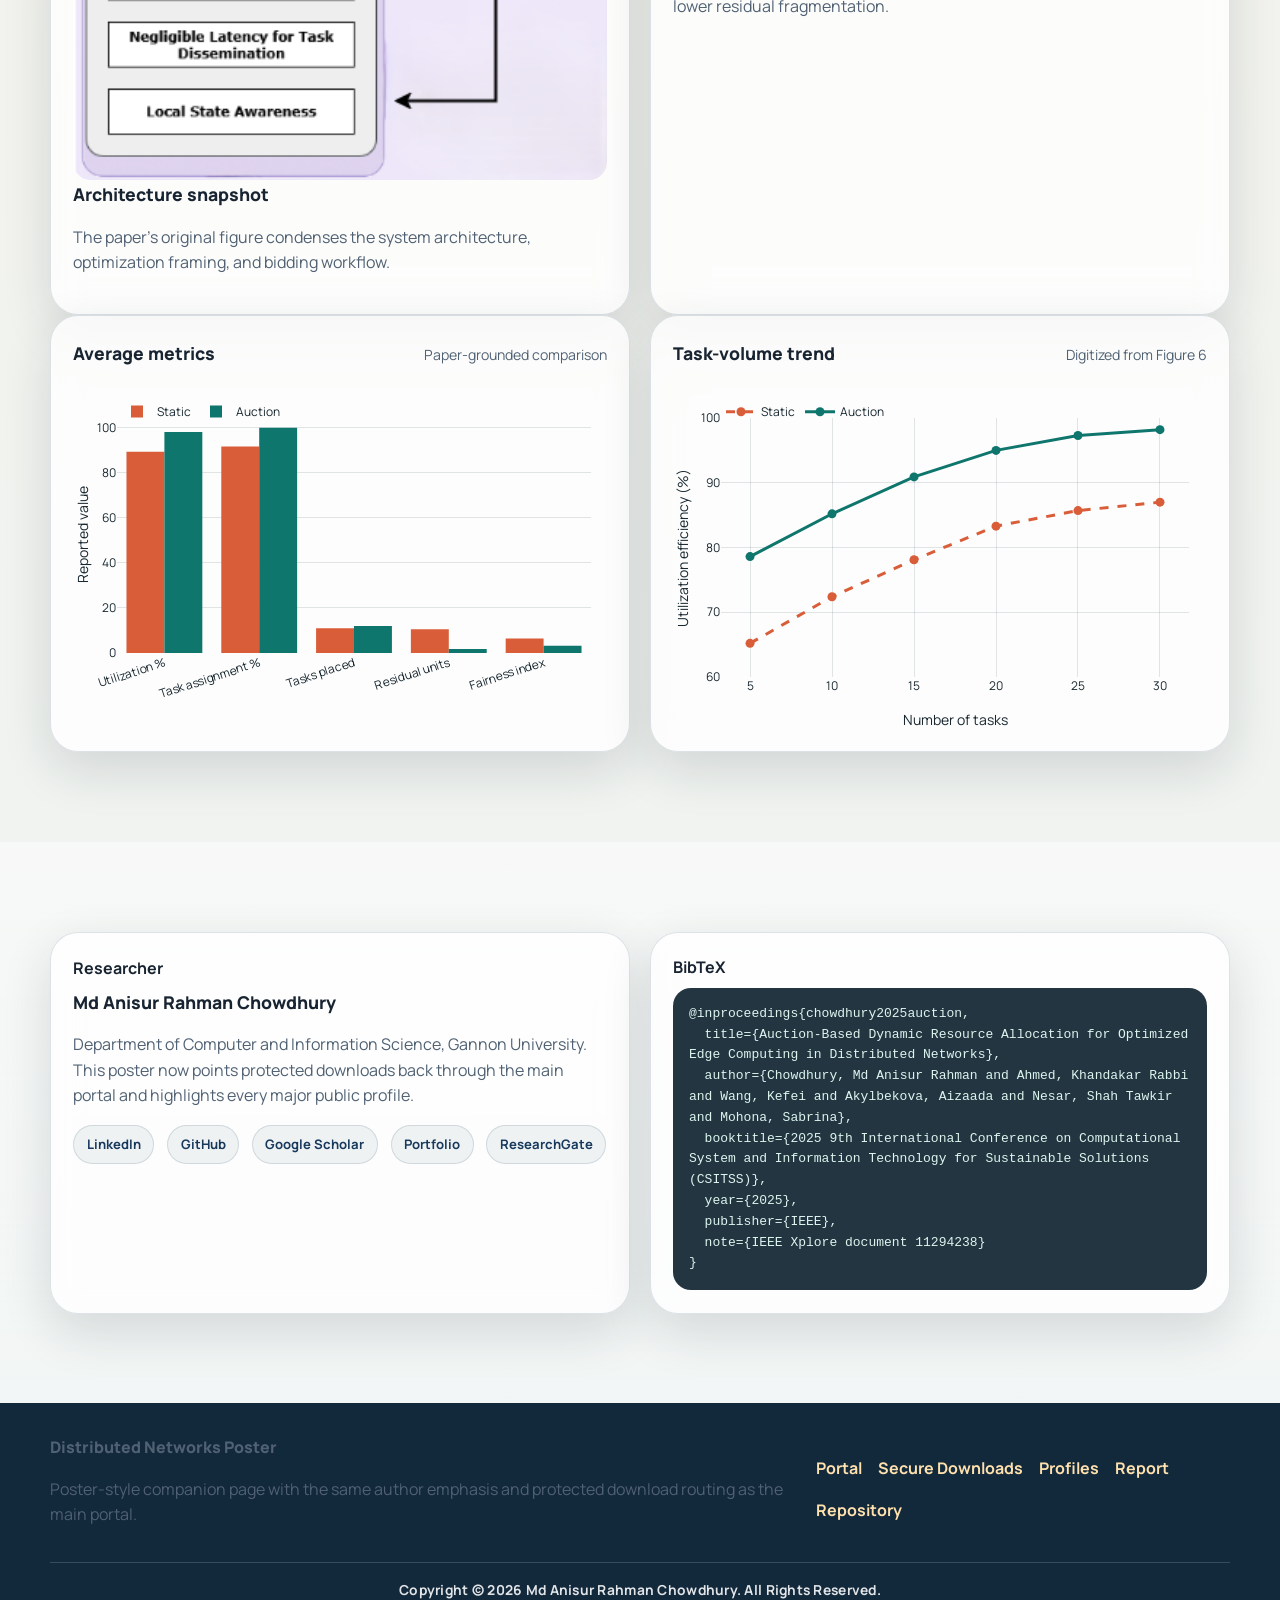
==== commit f655738f: "Secure research documents and highlight author profiles" ====
--- a/docs/poster.html
+++ b/docs/poster.html
@@ -7,7 +7,7 @@
   <meta name="description" content="Poster-style overview for the auction-based edge computing paper.">
   <link rel="preconnect" href="https://fonts.googleapis.com">
   <link rel="preconnect" href="https://fonts.gstatic.com" crossorigin>
-  <link href="https://fonts.googleapis.com/css2?family=Fraunces:opsz,wght@9..144,600;9..144,700&family=Manrope:wght@400;500;600;700;800&display=swap" rel="stylesheet">
+  <link href="https://fonts.googleapis.com/css2?family=Cormorant+Garamond:wght@500;600;700&family=Manrope:wght@400;500;600;700;800&display=swap" rel="stylesheet">
   <link rel="stylesheet" href="styles.css">
   <script src="https://cdn.plot.ly/plotly-2.35.2.min.js" defer></script>
   <script src="script.js" defer></script>
@@ -49,8 +49,15 @@
 
         <div class="page-links" data-reveal>
           <a class="btn btn-primary" href="index.html">Open main portal</a>
+          <a class="btn btn-secondary" href="index.html#download-gate">Open secure downloads</a>
           <a class="btn btn-secondary" href="report.html">Read report</a>
-          <a class="btn btn-secondary" href="assets/papers/distributed-networks-ieee-paper.pdf">Download paper</a>
+        </div>
+        <div class="profile-pills compact-profile-pills" data-reveal>
+          <a href="https://linkedin.com/in/md-anisur-rahman-chowdhury-15862420a" target="_blank" rel="noreferrer">LinkedIn</a>
+          <a href="https://github.com/ANIS151993" target="_blank" rel="noreferrer">GitHub</a>
+          <a href="https://scholar.google.com/citations?user=NQyywPoAAAAJ" target="_blank" rel="noreferrer">Google Scholar</a>
+          <a href="https://marcbd.site" target="_blank" rel="noreferrer">Portfolio</a>
+          <a href="https://researchgate.net/profile/Md-Anisur-Rahman-Chowdhury" target="_blank" rel="noreferrer">ResearchGate</a>
         </div>
       </div>
     </section>
@@ -132,8 +139,15 @@
             <strong>Researcher</strong>
             <h3>Md Anisur Rahman Chowdhury</h3>
             <p>
-              Department of Computer and Information Science, Gannon University. Profiles and publication links are available from the main portal.
+              Department of Computer and Information Science, Gannon University. This poster now points protected downloads back through the main portal and highlights every major public profile.
             </p>
+            <div class="profile-pills compact-profile-pills">
+              <a href="https://linkedin.com/in/md-anisur-rahman-chowdhury-15862420a" target="_blank" rel="noreferrer">LinkedIn</a>
+              <a href="https://github.com/ANIS151993" target="_blank" rel="noreferrer">GitHub</a>
+              <a href="https://scholar.google.com/citations?user=NQyywPoAAAAJ" target="_blank" rel="noreferrer">Google Scholar</a>
+              <a href="https://marcbd.site" target="_blank" rel="noreferrer">Portfolio</a>
+              <a href="https://researchgate.net/profile/Md-Anisur-Rahman-Chowdhury" target="_blank" rel="noreferrer">ResearchGate</a>
+            </div>
           </article>
 
           <article class="poster-panel" data-reveal>
@@ -149,14 +163,17 @@
     <div class="container footer-grid">
       <div>
         <p class="footer-title">Distributed Networks Poster</p>
-        <p>Poster-style companion page for GitHub Pages and academic showcase use.</p>
+        <p>Poster-style companion page with the same author emphasis and protected download routing as the main portal.</p>
       </div>
       <div class="footer-links">
         <a href="index.html">Portal</a>
+        <a href="index.html#download-gate">Secure Downloads</a>
+        <a href="index.html#profiles">Profiles</a>
         <a href="report.html">Report</a>
-        <a href="assets/papers/distributed-networks-ieee-paper.pdf">Paper PDF</a>
+        <a href="https://github.com/ANIS151993/Distributed-Networks" target="_blank" rel="noreferrer">Repository</a>
       </div>
     </div>
+    <div class="copyright-bar">Copyright © 2026 Md Anisur Rahman Chowdhury. All Rights Reserved.</div>
   </footer>
 </body>
 </html>
--- a/docs/styles.css
+++ b/docs/styles.css
@@ -1,23 +1,25 @@
 :root {
-  --bg: #f5efe4;
-  --bg-soft: #fbf8f1;
-  --bg-dark: #102430;
-  --surface: rgba(255, 255, 255, 0.72);
-  --surface-strong: rgba(255, 255, 255, 0.92);
-  --surface-dark: rgba(10, 25, 35, 0.78);
-  --stroke: rgba(16, 36, 48, 0.12);
-  --stroke-strong: rgba(16, 36, 48, 0.22);
-  --text: #182730;
-  --text-soft: #52626b;
+  --bg: #f2efe8;
+  --bg-soft: #fbfaf7;
+  --bg-dark: #12283b;
+  --surface: rgba(255, 255, 255, 0.78);
+  --surface-strong: rgba(255, 255, 255, 0.94);
+  --surface-dark: rgba(9, 16, 25, 0.78);
+  --stroke: rgba(23, 57, 92, 0.14);
+  --stroke-strong: rgba(23, 57, 92, 0.24);
+  --text: #182431;
+  --text-soft: #506173;
   --text-invert: #eef7fb;
-  --accent: #0f766e;
-  --accent-2: #d97706;
-  --accent-3: #d95d39;
-  --shadow: 0 18px 50px rgba(24, 39, 48, 0.12);
+  --accent: #d97706;
+  --accent-2: #17395c;
+  --accent-3: #0f766e;
+  --shadow: 0 18px 50px rgba(24, 36, 49, 0.14);
   --radius-lg: 28px;
   --radius-md: 20px;
   --radius-sm: 14px;
   --container: 1180px;
+  --font-sans: "Manrope", sans-serif;
+  --font-serif: "Cormorant Garamond", serif;
 }
 
 * {
@@ -30,12 +32,12 @@
 
 body {
   margin: 0;
-  font-family: "Manrope", sans-serif;
+  font-family: var(--font-sans);
   color: var(--text);
   background:
-    radial-gradient(circle at top left, rgba(15, 118, 110, 0.12), transparent 28%),
-    radial-gradient(circle at top right, rgba(217, 119, 6, 0.12), transparent 25%),
-    linear-gradient(180deg, #f5efe4 0%, #f7f4ee 48%, #f2f7f6 100%);
+    radial-gradient(circle at top right, rgba(217, 119, 6, 0.08), transparent 28rem),
+    radial-gradient(circle at 18% 72%, rgba(23, 57, 92, 0.08), transparent 26rem),
+    linear-gradient(180deg, #f7f4ed 0%, var(--bg) 100%);
   line-height: 1.6;
 }
 
@@ -50,7 +52,9 @@
 }
 
 button,
-select {
+input,
+select,
+textarea {
   font: inherit;
 }
 
@@ -77,8 +81,8 @@
   top: 0;
   z-index: 999;
   backdrop-filter: blur(18px);
-  background: rgba(245, 239, 228, 0.72);
-  border-bottom: 1px solid rgba(16, 36, 48, 0.08);
+  background: rgba(15, 28, 41, 0.92);
+  border-bottom: 1px solid rgba(255, 255, 255, 0.08);
 }
 
 .nav-shell {
@@ -103,11 +107,11 @@
   border-radius: 16px;
   display: grid;
   place-items: center;
-  background: linear-gradient(145deg, var(--accent), #184d58);
-  color: white;
+  background: linear-gradient(135deg, var(--accent), #f4a62d);
+  color: #1b2530;
   font-weight: 800;
   letter-spacing: 0.08em;
-  box-shadow: 0 12px 30px rgba(15, 118, 110, 0.24);
+  box-shadow: 0 12px 30px rgba(217, 119, 6, 0.28);
 }
 
 .brand-copy {
@@ -118,10 +122,11 @@
 
 .brand-copy strong {
   font-size: 0.97rem;
+  color: rgba(255, 255, 255, 0.94);
 }
 
 .brand-copy small {
-  color: var(--text-soft);
+  color: rgba(255, 255, 255, 0.68);
 }
 
 .nav-links {
@@ -134,23 +139,26 @@
 }
 
 .nav-links a {
-  font-weight: 600;
-  color: var(--text-soft);
-  transition: color 180ms ease;
+  padding: 0.55rem 0.85rem;
+  border-radius: 999px;
+  font-weight: 700;
+  color: rgba(255, 255, 255, 0.72);
+  transition: color 180ms ease, background 180ms ease;
 }
 
 .nav-links a:hover,
 .nav-links a:focus-visible {
-  color: var(--accent);
+  color: #fff;
+  background: rgba(255, 255, 255, 0.08);
 }
 
 .nav-toggle {
   display: none;
   width: 3rem;
   height: 3rem;
-  border: 1px solid var(--stroke);
+  border: 1px solid rgba(255, 255, 255, 0.14);
   border-radius: 16px;
-  background: rgba(255, 255, 255, 0.86);
+  background: rgba(255, 255, 255, 0.08);
   align-items: center;
   justify-content: center;
   flex-direction: column;
@@ -161,7 +169,7 @@
 .nav-toggle span {
   width: 1.15rem;
   height: 2px;
-  background: var(--text);
+  background: #fff;
 }
 
 .hero {
@@ -174,7 +182,7 @@
   position: absolute;
   inset: 0;
   background:
-    linear-gradient(130deg, rgba(16, 36, 48, 0.92) 0%, rgba(13, 48, 57, 0.88) 48%, rgba(29, 74, 64, 0.82) 100%);
+    linear-gradient(135deg, rgba(18, 40, 59, 0.96) 0%, rgba(23, 57, 92, 0.92) 52%, rgba(15, 118, 110, 0.84) 100%);
   clip-path: ellipse(140% 85% at 50% 0%);
 }
 
@@ -266,7 +274,7 @@
 .page-hero h1,
 .poster-title {
   margin: 0;
-  font-family: "Fraunces", serif;
+  font-family: var(--font-serif);
   line-height: 1.06;
   letter-spacing: -0.03em;
 }
@@ -305,6 +313,11 @@
   background: rgba(255, 255, 255, 0.08);
   color: rgba(255, 255, 255, 0.92);
   font-weight: 700;
+}
+
+.profile-pills a:hover,
+.profile-pills a:focus-visible {
+  background: rgba(255, 255, 255, 0.16);
 }
 
 .btn {
@@ -327,8 +340,8 @@
 
 .btn-primary {
   color: white;
-  background: linear-gradient(135deg, var(--accent), #12524d);
-  box-shadow: 0 16px 36px rgba(15, 118, 110, 0.3);
+  background: linear-gradient(135deg, var(--accent), #b45309);
+  box-shadow: 0 16px 36px rgba(217, 119, 6, 0.26);
 }
 
 .btn-secondary {
@@ -339,12 +352,60 @@
 
 .btn-dark {
   color: white;
-  background: var(--bg-dark);
+  background: var(--accent-2);
+}
+
+.btn-block {
+  width: 100%;
 }
 
 .hero-panel {
   display: grid;
   gap: 1rem;
+}
+
+.author-spotlight,
+.security-card,
+.policy-card,
+.resource-card,
+.profile-card {
+  border: 1px solid var(--stroke);
+  border-radius: var(--radius-lg);
+  background: var(--surface);
+  backdrop-filter: blur(14px);
+  box-shadow: var(--shadow);
+  padding: 1.4rem;
+}
+
+.author-spotlight {
+  color: var(--text-invert);
+  border-color: rgba(255, 255, 255, 0.12);
+  background: rgba(255, 255, 255, 0.08);
+}
+
+.author-spotlight-tag,
+.resource-badge {
+  display: inline-flex;
+  align-items: center;
+  padding: 0.4rem 0.72rem;
+  border-radius: 999px;
+  background: rgba(255, 225, 174, 0.14);
+  color: #ffe1ae;
+  font-size: 0.74rem;
+  font-weight: 800;
+  letter-spacing: 0.08em;
+  text-transform: uppercase;
+}
+
+.author-spotlight h2 {
+  margin: 0.7rem 0 0.5rem;
+  font-family: var(--font-serif);
+  font-size: clamp(1.8rem, 3vw, 2.4rem);
+}
+
+.author-spotlight p {
+  margin: 0 0 1rem;
+  color: rgba(238, 247, 251, 0.82);
 }
 
 .paper-preview-card,
@@ -521,7 +582,11 @@
 .plot-heading h3,
 .figure-card h3,
 .poster-panel h3,
-.page-hero-panel h3 {
+.page-hero-panel h3,
+.security-card h3,
+.policy-card h3,
+.resource-card h3,
+.profile-card h3 {
   margin: 0 0 0.65rem;
   font-size: 1.1rem;
 }
@@ -533,6 +598,10 @@
 .figure-card h3,
 .poster-panel h3,
 .page-hero-panel h3,
+.security-card h3,
+.policy-card h3,
+.resource-card h3,
+.profile-card h3,
 .metric-banner strong,
 .footer-title {
   font-weight: 800;
@@ -817,7 +886,7 @@
 .link-stack a {
   display: block;
   padding: 0.55rem 0;
-  color: var(--accent);
+  color: var(--accent-2);
   font-weight: 700;
 }
 
@@ -848,7 +917,7 @@
 
 .site-footer {
   padding: 2rem 0 2.8rem;
-  background: #0f2029;
+  background: #12283b;
   color: rgba(238, 247, 251, 0.84);
 }
 
@@ -870,8 +939,112 @@
 }
 
 .footer-links a {
-  color: #9adccf;
+  color: #ffe1ae;
   font-weight: 700;
+}
+
+.copyright-bar {
+  width: min(var(--container), calc(100vw - 2rem));
+  margin: 1.1rem auto 0;
+  padding-top: 1rem;
+  border-top: 1px solid rgba(255, 255, 255, 0.16);
+  color: rgba(255, 255, 255, 0.88);
+  font-size: 0.86rem;
+  font-weight: 700;
+  letter-spacing: 0.02em;
+  text-align: center;
+}
+
+.security-grid {
+  display: grid;
+  gap: 1.2rem;
+  grid-template-columns: minmax(0, 1.12fr) minmax(280px, 0.88fr);
+  align-items: start;
+}
+
+.security-actions {
+  margin-top: 1.2rem;
+}
+
+.resource-grid,
+.profile-grid {
+  display: grid;
+  gap: 1.2rem;
+  grid-template-columns: repeat(auto-fit, minmax(240px, 1fr));
+  margin-top: 1.2rem;
+}
+
+.resource-meta {
+  display: flex;
+  flex-wrap: wrap;
+  gap: 0.55rem;
+  margin-bottom: 0.8rem;
+}
+
+.pill {
+  display: inline-flex;
+  align-items: center;
+  justify-content: center;
+  padding: 0.4rem 0.72rem;
+  border-radius: 999px;
+  background: rgba(23, 57, 92, 0.08);
+  color: var(--accent-2);
+  font-size: 0.76rem;
+  font-weight: 800;
+  letter-spacing: 0.05em;
+  text-transform: uppercase;
+}
+
+.pill.accent {
+  background: rgba(217, 119, 6, 0.14);
+  color: #8f4f07;
+}
+
+.policy-list {
+  margin: 0;
+  padding-left: 1.2rem;
+}
+
+.policy-list li {
+  margin: 0.45rem 0;
+  color: var(--text-soft);
+}
+
+.policy-note {
+  margin: 1rem 0 0;
+  padding: 0.9rem 1rem;
+  border-radius: 18px;
+  border: 1px solid rgba(217, 119, 6, 0.18);
+  background: #fff8eb;
+  color: #8f4f07;
+  font-weight: 700;
+}
+
+.resource-card p,
+.profile-card p {
+  color: var(--text-soft);
+}
+
+.resource-card a,
+.profile-card a {
+  color: var(--accent-2);
+  font-weight: 700;
+  word-break: break-word;
+}
+
+.compact-profile-pills {
+  margin-top: 1rem;
+}
+
+.compact-profile-pills a {
+  padding: 0.5rem 0.78rem;
+  font-size: 0.82rem;
+}
+
+.poster-panel .profile-pills a {
+  background: rgba(23, 57, 92, 0.06);
+  border-color: rgba(23, 57, 92, 0.14);
+  color: var(--accent-2);
 }
 
 .page-shell {
@@ -888,7 +1061,7 @@
   content: "";
   position: absolute;
   inset: 0;
-  background: linear-gradient(145deg, rgba(16, 36, 48, 0.92), rgba(18, 63, 71, 0.84));
+  background: linear-gradient(145deg, rgba(18, 40, 59, 0.96), rgba(23, 57, 92, 0.92));
   clip-path: ellipse(150% 88% at 50% 0%);
 }
 
@@ -935,8 +1108,8 @@
 .poster-page {
   background:
     radial-gradient(circle at top left, rgba(243, 181, 98, 0.16), transparent 22%),
-    radial-gradient(circle at top right, rgba(15, 118, 110, 0.18), transparent 25%),
-    linear-gradient(180deg, #f6f2e8, #f0f6f4);
+    radial-gradient(circle at top right, rgba(23, 57, 92, 0.12), transparent 25%),
+    linear-gradient(180deg, #f6f2e8, #eef4f3);
 }
 
 .poster-hero {
@@ -959,6 +1132,159 @@
 .poster-panel strong {
   display: inline-block;
   margin-bottom: 0.45rem;
+}
+
+body.gate-locked {
+  overflow: hidden;
+}
+
+.is-hidden {
+  display: none !important;
+}
+
+.gate-overlay {
+  position: fixed;
+  inset: 0;
+  z-index: 9000;
+  display: flex;
+  align-items: center;
+  justify-content: center;
+  padding: 18px;
+  background: rgba(9, 16, 25, 0.68);
+  backdrop-filter: blur(8px);
+}
+
+.gate-modal {
+  width: min(100%, 560px);
+  max-height: min(92vh, 760px);
+  overflow: auto;
+  padding: 26px;
+  border-radius: 24px;
+  background: #fff;
+  box-shadow: 0 28px 70px rgba(9, 16, 25, 0.3);
+}
+
+.gate-head {
+  display: flex;
+  justify-content: space-between;
+  gap: 14px;
+  align-items: start;
+  margin-bottom: 18px;
+}
+
+.gate-head h3 {
+  margin: 0 0 4px;
+  color: var(--accent-2);
+  font-size: 1.35rem;
+}
+
+.gate-head p {
+  margin: 0;
+  color: var(--text-soft);
+}
+
+.gate-close {
+  border: 0;
+  background: transparent;
+  color: var(--text-soft);
+  cursor: pointer;
+  font-size: 1.5rem;
+  line-height: 1;
+}
+
+.gate-steps {
+  display: grid;
+  gap: 14px;
+}
+
+.download-step {
+  padding: 18px;
+  border: 1px solid rgba(216, 207, 191, 0.84);
+  border-radius: 20px;
+}
+
+.download-step h4 {
+  margin: 0 0 8px;
+  color: var(--accent-2);
+}
+
+.step-badge {
+  display: inline-flex;
+  align-items: center;
+  justify-content: center;
+  margin-bottom: 10px;
+  padding: 6px 10px;
+  border-radius: 999px;
+  background: rgba(23, 57, 92, 0.08);
+  color: var(--accent-2);
+  font-size: 0.78rem;
+  font-weight: 900;
+  letter-spacing: 0.08em;
+  text-transform: uppercase;
+}
+
+.gate-check {
+  display: flex;
+  gap: 10px;
+  align-items: start;
+  margin-top: 12px;
+  color: var(--text-soft);
+}
+
+.gate-actions {
+  margin-top: 14px;
+  display: grid;
+  gap: 10px;
+}
+
+.gate-input {
+  width: 100%;
+  margin-top: 12px;
+  padding: 12px 14px;
+  border-radius: 12px;
+  border: 1px solid rgba(216, 207, 191, 0.9);
+  background: #fff;
+}
+
+.gate-error {
+  margin-top: 10px;
+  color: #b42318;
+  font-size: 0.85rem;
+  font-weight: 800;
+}
+
+.download-links {
+  display: grid;
+  gap: 12px;
+  margin-top: 14px;
+}
+
+.download-links a {
+  display: inline-flex;
+  align-items: center;
+  justify-content: center;
+  text-align: center;
+}
+
+.email-template {
+  margin-top: 12px;
+  padding: 12px;
+  border-radius: 18px;
+  border: 1px solid rgba(216, 207, 191, 0.84);
+  background: #f8f4ea;
+  color: var(--text-soft);
+  white-space: pre-wrap;
+}
+
+.copy-btn {
+  margin-top: 12px;
+  border: 0;
+  border-radius: 999px;
+  padding: 0.75rem 1rem;
+  background: rgba(23, 57, 92, 0.08);
+  color: var(--accent-2);
+  font-weight: 800;
+  cursor: pointer;
 }
 
 [data-reveal] {
@@ -978,6 +1304,7 @@
   .video-layout,
   .page-hero-grid,
   .split-panel,
+  .security-grid,
   .experiment-grid,
   .chart-row {
     grid-template-columns: 1fr;
@@ -988,6 +1315,8 @@
   .analytics-grid,
   .report-grid,
   .poster-grid,
+  .resource-grid,
+  .profile-grid,
   .figure-gallery,
   .metrics-bar {
     grid-template-columns: repeat(2, minmax(0, 1fr));
@@ -1008,8 +1337,8 @@
     align-items: flex-start;
     padding: 1rem;
     border-radius: 22px;
-    background: rgba(255, 255, 255, 0.94);
-    border: 1px solid var(--stroke);
+    background: rgba(10, 22, 34, 0.96);
+    border: 1px solid rgba(255, 255, 255, 0.1);
     box-shadow: var(--shadow);
     display: none;
   }
@@ -1032,6 +1361,8 @@
   .analytics-grid,
   .report-grid,
   .poster-grid,
+  .resource-grid,
+  .profile-grid,
   .figure-gallery,
   .metrics-bar,
   .task-explorer-grid {
